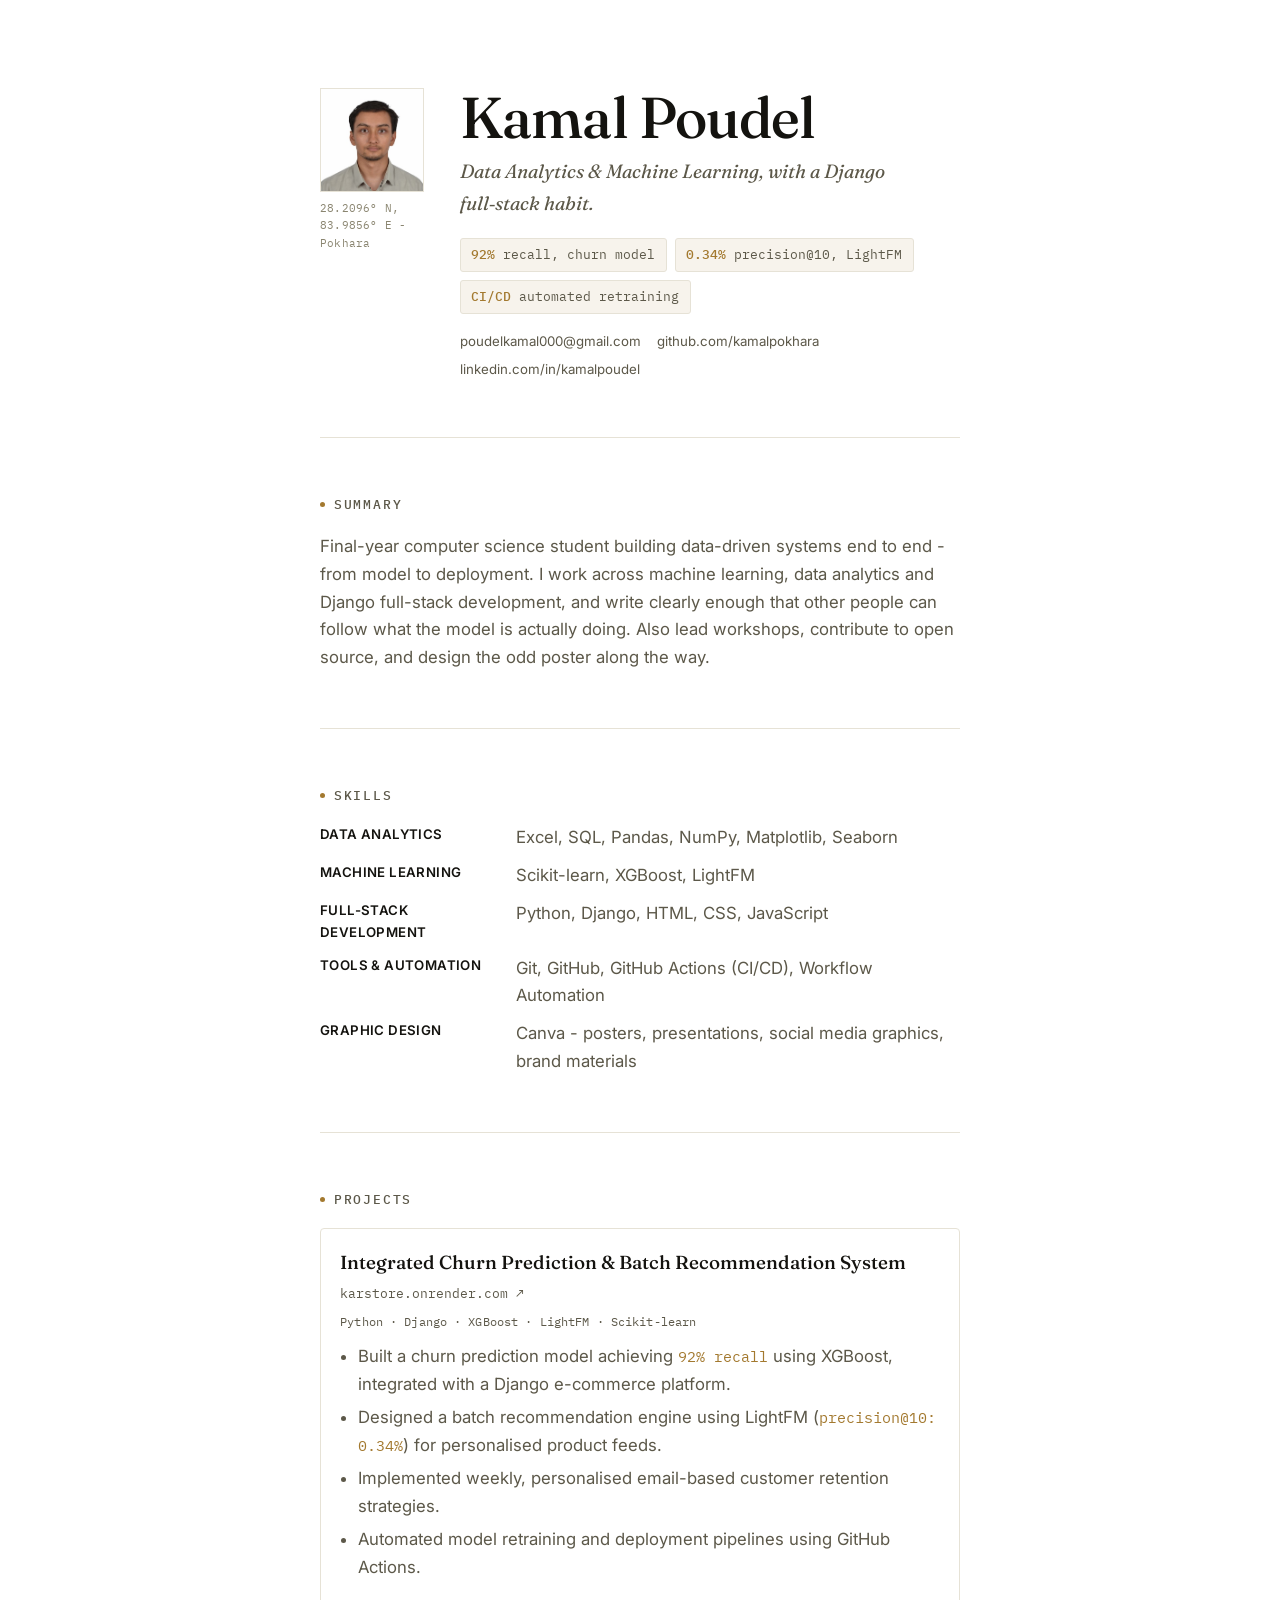
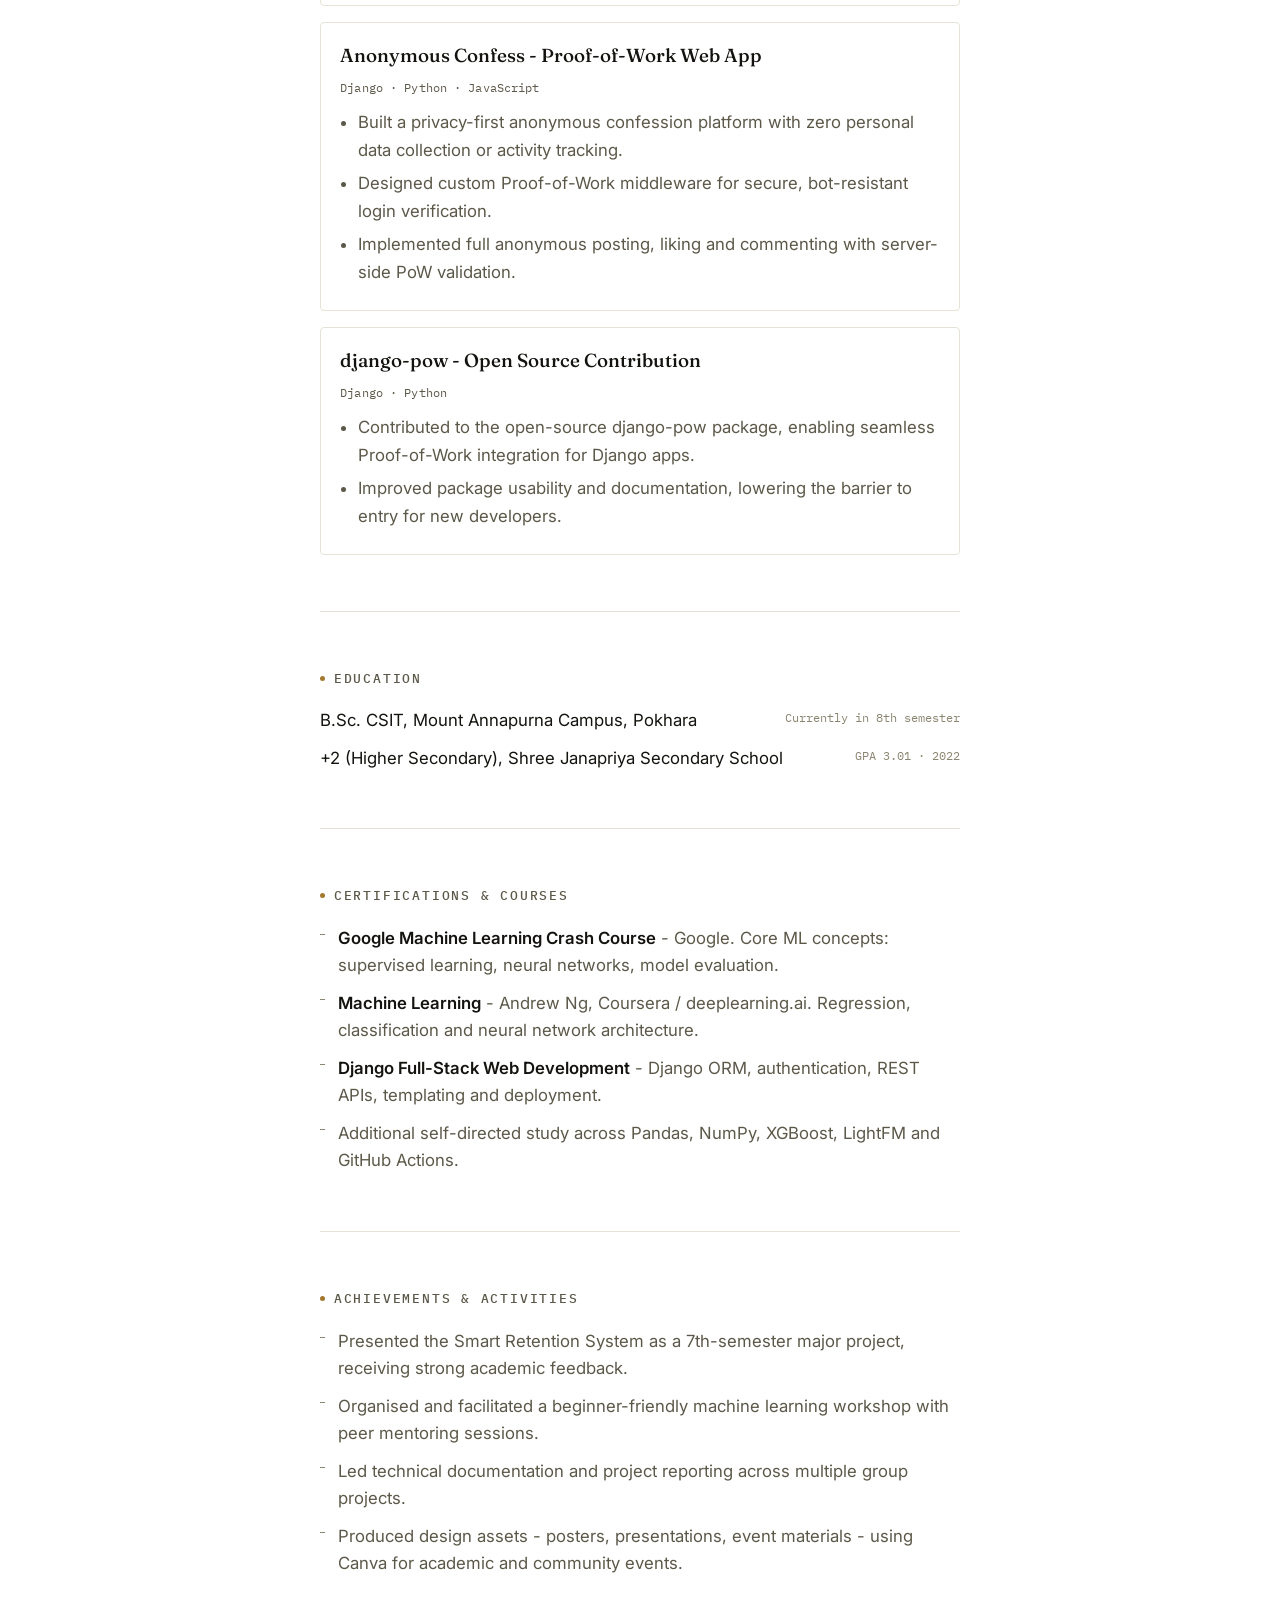
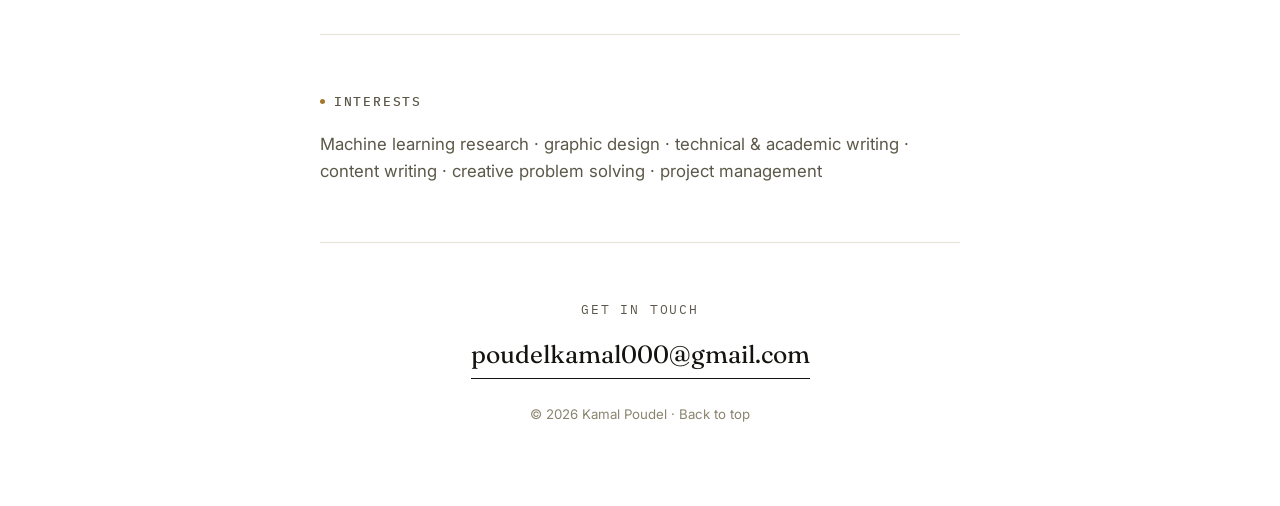
==== index.html @ 14159645 "new files added" ====
<!DOCTYPE html>
<html lang="en">
<head>
  <meta charset="UTF-8">
  <meta name="viewport" content="width=device-width, initial-scale=1.0">
  <meta name="theme-color" content="#ffffff">

  <!-- Primary SEO -->
  <title>Kamal Poudel - Data Analytics & Machine Learning</title>
  <meta name="title" content="Kamal Poudel - Data Analytics & Machine Learning">
  <meta name="description" content="Portfolio of Kamal Poudel, a final-year B.Sc. CSIT student from Pokhara, Nepal, building machine learning systems, data analytics tools and Django full-stack products.">
  <meta name="keywords" content="Kamal Poudel, Data Analytics, Machine Learning, Data Science, Django Developer, Pokhara Nepal, XGBoost, LightFM, CSIT student portfolio">
  <meta name="author" content="Kamal Poudel">
  <meta name="robots" content="index, follow">
  <link rel="canonical" href="https://kamalpokhara.github.io/">

  <!-- Open Graph -->
  <meta property="og:type" content="profile">
  <meta property="og:title" content="Kamal Poudel - Data Analytics & Machine Learning">
  <meta property="og:description" content="Final-year CSIT student building churn prediction, recommendation systems and full-stack data products. Explore projects, skills and experience.">
  <meta property="og:url" content="https://kamalpokhara.github.io/">
  <meta property="og:site_name" content="Kamal Poudel Portfolio">
  <meta property="og:image" content="photo.jpg">

  <!-- Twitter -->
  <meta name="twitter:card" content="summary">
  <meta name="twitter:title" content="Kamal Poudel - Data Analytics & Machine Learning">
  <meta name="twitter:description" content="Final-year CSIT student building churn prediction, recommendation systems and full-stack data products.">
  <meta name="twitter:image" content="photo.jpg">

  <link rel="icon" href="data:image/svg+xml,%3Csvg xmlns='http://www.w3.org/2000/svg' viewBox='0 0 100 100'%3E%3Crect width='100' height='100' fill='%23ffffff'/%3E%3Ctext x='50' y='68' font-size='55' text-anchor='middle' font-family='Georgia,serif' fill='%2314130f'%3EK%3C/text%3E%3C/svg%3E">

  <!-- Fonts -->
  <link rel="preconnect" href="https://fonts.googleapis.com">
  <link rel="preconnect" href="https://fonts.gstatic.com" crossorigin>
  <link href="https://fonts.googleapis.com/css2?family=Fraunces:ital,opsz,wght@0,9..144,440;0,9..144,500;1,9..144,440&family=Inter:wght@400;500;600&family=IBM+Plex+Mono:wght@400;500&display=swap" rel="stylesheet">

  <link rel="stylesheet" href="style.css">

  <script type="application/ld+json">
  {
    "@context": "https://schema.org",
    "@type": "Person",
    "name": "Kamal Poudel",
    "url": "https://kamalpokhara.github.io/",
    "email": "mailto:poudelkamal000@gmail.com",
    "jobTitle": "Data Analytics & Machine Learning Student",
    "address": { "@type": "PostalAddress", "addressLocality": "Pokhara", "addressCountry": "Nepal" },
    "sameAs": ["https://github.com/kamalpokhara", "https://linkedin.com/in/kamalpoudel"]
  }
  </script>
</head>
<body>

  <a class="skip-link" href="#main">Skip to content</a>

  <div class="page">

    <!-- ===== Hero ===== -->
    <header class="hero">
      <figure class="photo-frame">
        <img id="profile-photo" src="photo.jpg" alt="Kamal Poudel">
        <!-- <span class="photo-fallback" aria-hidden="true">KP</span> -->
        <figcaption>28.2096&deg; N, 83.9856&deg; E - Pokhara</figcaption>
      </figure>

      <div class="hero-text">
        <h1>Kamal Poudel</h1>
        <p class="tagline">Data Analytics &amp; Machine Learning, with a Django full&#8209;stack habit.</p>

        <ul class="stat-strip" aria-label="Highlights">
          <li><span class="stat-num">92%</span> recall, churn model</li>
          <li><span class="stat-num">0.34%</span> precision@10, LightFM</li>
          <li><span class="stat-num">CI/CD</span> automated retraining</li>
        </ul>

        <ul class="contact-row">
          <li><a href="mailto:poudelkamal000@gmail.com">poudelkamal000@gmail.com</a></li>
          <li><a href="https://github.com/kamalpokhara" target="_blank" rel="noopener noreferrer">github.com/kamalpokhara</a></li>
          <li><a href="https://linkedin.com/in/kamalpoudel" target="_blank" rel="noopener noreferrer">linkedin.com/in/kamalpoudel</a></li>
        </ul>
      </div>
    </header>

    <main id="main">

      <!-- ===== Summary ===== -->
      <section class="section reveal">
        <h2><span class="dot" aria-hidden="true"></span>Summary</h2>
        <p>Final-year computer science student building data-driven systems end to end - from model to deployment. I work across machine learning, data analytics and Django full-stack development, and write clearly enough that other people can follow what the model is actually doing. Also lead workshops, contribute to open source, and design the odd poster along the way.</p>
      </section>

      <!-- ===== Skills ===== -->
      <section class="section reveal">
        <h2><span class="dot" aria-hidden="true"></span>Skills</h2>
        <div class="skills-grid">
          <div class="skill-row">
            <span class="skill-label">Data Analytics</span>
            <span class="skill-value">Excel, SQL, Pandas, NumPy, Matplotlib, Seaborn</span>
          </div>
          <div class="skill-row">
            <span class="skill-label">Machine Learning</span>
            <span class="skill-value">Scikit-learn, XGBoost, LightFM</span>
          </div>
          <div class="skill-row">
            <span class="skill-label">Full-Stack Development</span>
            <span class="skill-value">Python, Django, HTML, CSS, JavaScript</span>
          </div>
          <div class="skill-row">
            <span class="skill-label">Tools &amp; Automation</span>
            <span class="skill-value">Git, GitHub, GitHub Actions (CI/CD), Workflow Automation</span>
          </div>
          <div class="skill-row">
            <span class="skill-label">Graphic Design</span>
            <span class="skill-value">Canva - posters, presentations, social media graphics, brand materials</span>
          </div>
        </div>
      </section>

      <!-- ===== Projects ===== -->
      <section class="section reveal">
        <h2><span class="dot" aria-hidden="true"></span>Projects</h2>

        <article class="project">
          <div class="project-head">
            <h3>Integrated Churn Prediction &amp; Batch Recommendation System</h3>
            <a href="https://karstore.onrender.com" target="_blank" rel="noopener noreferrer" class="project-link">karstore.onrender.com &#8599;</a>
          </div>
          <p class="project-stack">Python &middot; Django &middot; XGBoost &middot; LightFM &middot; Scikit-learn</p>
          <ul>
            <li>Built a churn prediction model achieving <span class="stat">92% recall</span> using XGBoost, integrated with a Django e-commerce platform.</li>
            <li>Designed a batch recommendation engine using LightFM (<span class="stat">precision@10: 0.34%</span>) for personalised product feeds.</li>
            <li>Implemented weekly, personalised email-based customer retention strategies.</li>
            <li>Automated model retraining and deployment pipelines using GitHub Actions.</li>
          </ul>
        </article>

        <article class="project">
          <div class="project-head">
            <h3>Anonymous Confess - Proof-of-Work Web App</h3>
          </div>
          <p class="project-stack">Django &middot; Python &middot; JavaScript</p>
          <ul>
            <li>Built a privacy-first anonymous confession platform with zero personal data collection or activity tracking.</li>
            <li>Designed custom Proof-of-Work middleware for secure, bot-resistant login verification.</li>
            <li>Implemented full anonymous posting, liking and commenting with server-side PoW validation.</li>
          </ul>
        </article>

        <article class="project">
          <div class="project-head">
            <h3>django-pow - Open Source Contribution</h3>
          </div>
          <p class="project-stack">Django &middot; Python</p>
          <ul>
            <li>Contributed to the open-source django-pow package, enabling seamless Proof-of-Work integration for Django apps.</li>
            <li>Improved package usability and documentation, lowering the barrier to entry for new developers.</li>
          </ul>
        </article>
      </section>

      <!-- ===== Education ===== -->
      <section class="section reveal">
        <h2><span class="dot" aria-hidden="true"></span>Education</h2>
        <div class="edu-row">
          <span>B.Sc. CSIT, Mount Annapurna Campus, Pokhara</span>
          <span class="edu-meta">Currently in 8th semester</span>
        </div>
        <div class="edu-row">
          <span>+2 (Higher Secondary), Shree Janapriya Secondary School</span>
          <span class="edu-meta">GPA 3.01 &middot; 2022</span>
        </div>
      </section>

      <!-- ===== Certifications ===== -->
      <section class="section reveal">
        <h2><span class="dot" aria-hidden="true"></span>Certifications &amp; Courses</h2>
        <ul class="plain-list">
          <li><strong>Google Machine Learning Crash Course</strong> - Google. Core ML concepts: supervised learning, neural networks, model evaluation.</li>
          <li><strong>Machine Learning</strong> - Andrew Ng, Coursera / deeplearning.ai. Regression, classification and neural network architecture.</li>
          <li><strong>Django Full-Stack Web Development</strong> - Django ORM, authentication, REST APIs, templating and deployment.</li>
          <li>Additional self-directed study across Pandas, NumPy, XGBoost, LightFM and GitHub Actions.</li>
        </ul>
      </section>

      <!-- ===== Achievements ===== -->
      <section class="section reveal">
        <h2><span class="dot" aria-hidden="true"></span>Achievements &amp; Activities</h2>
        <ul class="plain-list">
          <li>Presented the Smart Retention System as a 7th-semester major project, receiving strong academic feedback.</li>
          <li>Organised and facilitated a beginner-friendly machine learning workshop with peer mentoring sessions.</li>
          <li>Led technical documentation and project reporting across multiple group projects.</li>
          <li>Produced design assets - posters, presentations, event materials - using Canva for academic and community events.</li>
        </ul>
      </section>

      <!-- ===== Interests ===== -->
      <section class="section reveal">
        <h2><span class="dot" aria-hidden="true"></span>Interests</h2>
        <p class="interests">Machine learning research &middot; graphic design &middot; technical &amp; academic writing &middot; content writing &middot; creative problem solving &middot; project management</p>
      </section>

    </main>

    <!-- ===== Contact ===== -->
    <footer class="footer reveal">
      <p class="footer-label">Get in touch</p>
      <a class="contact-email" href="mailto:poudelkamal000@gmail.com">poudelkamal000@gmail.com</a>
      <p class="copyright">&copy; <span id="year"></span> Kamal Poudel &middot; <a href="#main" class="top-link">Back to top</a></p>
    </footer>

  </div>

  <script src="script.js"></script>
</body>
</html>
---- style.css ----
/* ============================================
   Kamal Poudel — Portfolio
   White ground, ink type, one brass accent.
   Signature: a "model card" stat strip in the
   hero, echoing how the projects below get
   evaluated — recall, precision, uptime.
   ============================================ */

:root {
  --white: #ffffff;
  --ink: #14130f;
  --ink-soft: #5c5849;
  --ink-faint: #8a8570;
  --line: #e6e2d6;
  --accent: #a3792f;
  --accent-wash: rgba(163, 121, 47, 0.09);

  --serif: "Fraunces", Georgia, serif;
  --sans: "Inter", -apple-system, BlinkMacSystemFont, "Segoe UI", sans-serif;
  --mono: "IBM Plex Mono", "SFMono-Regular", Menlo, monospace;

  --fs-name: clamp(2.1rem, 4vw + 1.2rem, 3.6rem);
  --fs-tagline: clamp(1rem, 0.6vw + 0.85rem, 1.2rem);
  --fs-h2: 0.8rem;
  --fs-h3: clamp(1.02rem, 0.6vw + 0.85rem, 1.18rem);
  --fs-body: clamp(0.96rem, 0.25vw + 0.87rem, 1.05rem);
  --fs-small: 0.83rem;
  --fs-stat: 0.82rem;

  --dur: 0.5s;
  --ease: cubic-bezier(0.16, 1, 0.3, 1);
}

* {
  margin: 0;
  padding: 0;
  box-sizing: border-box;
}

html {
  -webkit-text-size-adjust: 100%;
  scroll-behavior: smooth;
}

body {
  background: var(--white);
  color: var(--ink);
  font-family: var(--sans);
  font-size: var(--fs-body);
  line-height: 1.65;
  -webkit-font-smoothing: antialiased;
  text-rendering: optimizeLegibility;
}

.skip-link {
  position: absolute;
  left: -999px;
  top: 0;
  background: var(--ink);
  color: var(--white);
  padding: 0.6rem 1rem;
  z-index: 100;
}

.skip-link:focus {
  left: 1rem;
  top: 1rem;
}

a {
  color: var(--ink);
  text-decoration: none;
  border-bottom: 1px solid var(--line);
  transition: border-color 0.15s ease, color 0.15s ease;
}

a:hover,
a:focus-visible {
  border-color: var(--ink);
}

a:focus-visible {
  outline: 2px solid var(--accent);
  outline-offset: 3px;
  border-radius: 1px;
}

.page {
  max-width: 44rem;
  margin: 0 auto;
  padding: clamp(2.5rem, 7vw, 5.5rem) clamp(1.25rem, 5vw, 2rem) 5rem;
}

/* ===== Hero ===== */
.hero {
  display: flex;
  align-items: flex-start;
  gap: clamp(1.25rem, 4vw, 2.25rem);
  flex-wrap: wrap;
}

.photo-frame {
  flex-shrink: 0;
  width: clamp(5rem, 12vw, 6.5rem);
}

.photo-frame img,
.photo-frame .photo-fallback {
  width: clamp(5rem, 12vw, 6.5rem);
  height: clamp(5rem, 12vw, 6.5rem);
  display: block;
  object-fit: cover;
  border: 1px solid var(--line);
  background: var(--ink);
}

.photo-frame img.hidden {
  display: none;
}

.photo-fallback {
  display: none;
  align-items: center;
  justify-content: center;
  color: var(--white);
  font-family: var(--serif);
  font-size: 1.5rem;
  letter-spacing: 0.04em;
}

.photo-fallback.show {
  display: flex;
}

.photo-frame figcaption {
  margin-top: 0.5rem;
  font-family: var(--mono);
  font-size: 0.66rem;
  letter-spacing: 0.02em;
  color: var(--ink-faint);
  max-width: 8rem;
}

.hero-text {
  flex: 1;
  min-width: 15rem;
}

h1 {
  font-family: var(--serif);
  font-weight: 500;
  font-size: var(--fs-name);
  letter-spacing: -0.015em;
  line-height: 1.03;
}

.tagline {
  margin-top: 0.55rem;
  color: var(--ink-soft);
  font-size: var(--fs-tagline);
  font-family: var(--serif);
  font-style: italic;
  font-weight: 400;
  max-width: 30rem;
}

/* Signature stat strip — a model card, applied to a person */
.stat-strip {
  list-style: none;
  display: flex;
  flex-wrap: wrap;
  gap: 0.5rem;
  margin-top: 1.15rem;
}

.stat-strip li {
  font-family: var(--mono);
  font-size: var(--fs-stat);
  color: var(--ink-soft);
  background: var(--accent-wash);
  border: 1px solid var(--line);
  padding: 0.32rem 0.65rem;
  border-radius: 3px;
  white-space: nowrap;
}

.stat-num {
  color: var(--accent);
  font-weight: 500;
}

.contact-row {
  list-style: none;
  display: flex;
  flex-wrap: wrap;
  gap: 0.35rem 1rem;
  margin-top: 1.1rem;
  font-size: var(--fs-small);
}

.contact-row a {
  color: var(--ink-soft);
  border-bottom-color: transparent;
}

.contact-row a:hover,
.contact-row a:focus-visible {
  color: var(--ink);
  border-bottom-color: var(--ink);
}

/* ===== Sections ===== */
.section {
  margin-top: clamp(2.5rem, 6vw, 3.5rem);
  padding-top: clamp(2.5rem, 6vw, 3.5rem);
  border-top: 1px solid var(--line);
}

.section h2 {
  display: flex;
  align-items: center;
  gap: 0.55rem;
  font-family: var(--mono);
  font-size: var(--fs-h2);
  font-weight: 500;
  letter-spacing: 0.14em;
  text-transform: uppercase;
  color: var(--ink-soft);
  margin-bottom: 1.15rem;
}

.dot {
  width: 5px;
  height: 5px;
  border-radius: 50%;
  background: var(--accent);
  flex-shrink: 0;
}

.section p {
  color: var(--ink-soft);
  max-width: 40rem;
}

/* ===== Skills ===== */
.skills-grid {
  display: flex;
  flex-direction: column;
  gap: 0.65rem;
}

.skill-row {
  display: grid;
  grid-template-columns: 11rem 1fr;
  gap: 0.5rem 1.25rem;
}

.skill-label {
  font-weight: 600;
  font-size: var(--fs-small);
  text-transform: uppercase;
  letter-spacing: 0.03em;
  color: var(--ink);
}

.skill-value {
  color: var(--ink-soft);
}

@media (max-width: 32rem) {
  .skill-row {
    grid-template-columns: 1fr;
    gap: 0.2rem;
  }
}

/* ===== Projects ===== */
.project {
  padding: 1.1rem 1.2rem;
  margin-bottom: 1rem;
  border: 1px solid var(--line);
  border-radius: 4px;
  transition: border-color var(--dur) var(--ease), transform var(--dur) var(--ease);
}

.project:hover {
  border-color: var(--ink-faint);
}

.project:last-child {
  margin-bottom: 0;
}

.project-head {
  display: flex;
  flex-wrap: wrap;
  align-items: baseline;
  justify-content: space-between;
  gap: 0.3rem 1rem;
}

.project-head h3 {
  font-family: var(--serif);
  font-weight: 500;
  font-size: var(--fs-h3);
}

.project-link {
  font-size: var(--fs-small);
  font-family: var(--mono);
  white-space: nowrap;
  color: var(--ink-soft);
  border-bottom-color: transparent;
}

.project-link:hover,
.project-link:focus-visible {
  color: var(--accent);
  border-bottom-color: var(--accent);
}

.project-stack {
  color: var(--ink-faint);
  font-family: var(--mono);
  font-size: 0.76rem;
  margin-top: 0.4rem;
  letter-spacing: 0.01em;
}

.project ul {
  margin-top: 0.7rem;
  padding-left: 1.1rem;
  color: var(--ink-soft);
}

.project ul li {
  margin-bottom: 0.35rem;
}

.stat {
  font-family: var(--mono);
  color: var(--accent);
  font-size: 0.92em;
}

/* ===== Education ===== */
.edu-row {
  display: flex;
  flex-wrap: wrap;
  justify-content: space-between;
  gap: 0.2rem 1rem;
  margin-bottom: 0.6rem;
}

.edu-row:last-child {
  margin-bottom: 0;
}

.edu-meta {
  color: var(--ink-faint);
  font-family: var(--mono);
  font-size: 0.78rem;
  white-space: nowrap;
}

/* ===== Lists ===== */
.plain-list {
  list-style: none;
  color: var(--ink-soft);
  display: flex;
  flex-direction: column;
  gap: 0.6rem;
}

.plain-list li {
  padding-left: 1.1rem;
  position: relative;
}

.plain-list li::before {
  content: "";
  position: absolute;
  left: 0;
  top: 0.55em;
  width: 5px;
  height: 1px;
  background: var(--ink-faint);
}

.plain-list strong {
  color: var(--ink);
  font-weight: 600;
}

.interests {
  color: var(--ink-soft);
}

/* ===== Footer ===== */
.footer {
  text-align: center;
  padding-top: clamp(2.5rem, 6vw, 3.5rem);
  margin-top: clamp(2.5rem, 6vw, 3.5rem);
  border-top: 1px solid var(--line);
}

.footer-label {
  font-family: var(--mono);
  font-size: var(--fs-h2);
  letter-spacing: 0.14em;
  text-transform: uppercase;
  color: var(--ink-soft);
  margin-bottom: 0.9rem;
}

.contact-email {
  display: inline-block;
  font-family: var(--serif);
  font-size: clamp(1.15rem, 2.2vw, 1.55rem);
  border-bottom: 1px solid var(--ink);
  padding-bottom: 0.15rem;
}

.contact-email:hover,
.contact-email:focus-visible {
  color: var(--accent);
  border-color: var(--accent);
}

.copyright {
  margin-top: 1.6rem;
  color: var(--ink-faint);
  font-size: var(--fs-small);
}

.top-link {
  color: var(--ink-faint);
  border-bottom-color: transparent;
}

.top-link:hover,
.top-link:focus-visible {
  color: var(--ink);
  border-bottom-color: var(--ink-faint);
}

/* ===== Scroll reveal ===== */
.reveal {
  opacity: 0;
  transform: translateY(14px);
  transition: opacity 0.6s var(--ease), transform 0.6s var(--ease);
}

.reveal.is-visible {
  opacity: 1;
  transform: translateY(0);
}

@media (prefers-reduced-motion: reduce) {
  html {
    scroll-behavior: auto;
  }
  * {
    transition: none !important;
  }
  .reveal {
    opacity: 1;
    transform: none;
  }
}

/* ===== Print ===== */
@media print {
  a { border-bottom: none; }
  .stat-strip li, .project { border-color: #ccc; }
}
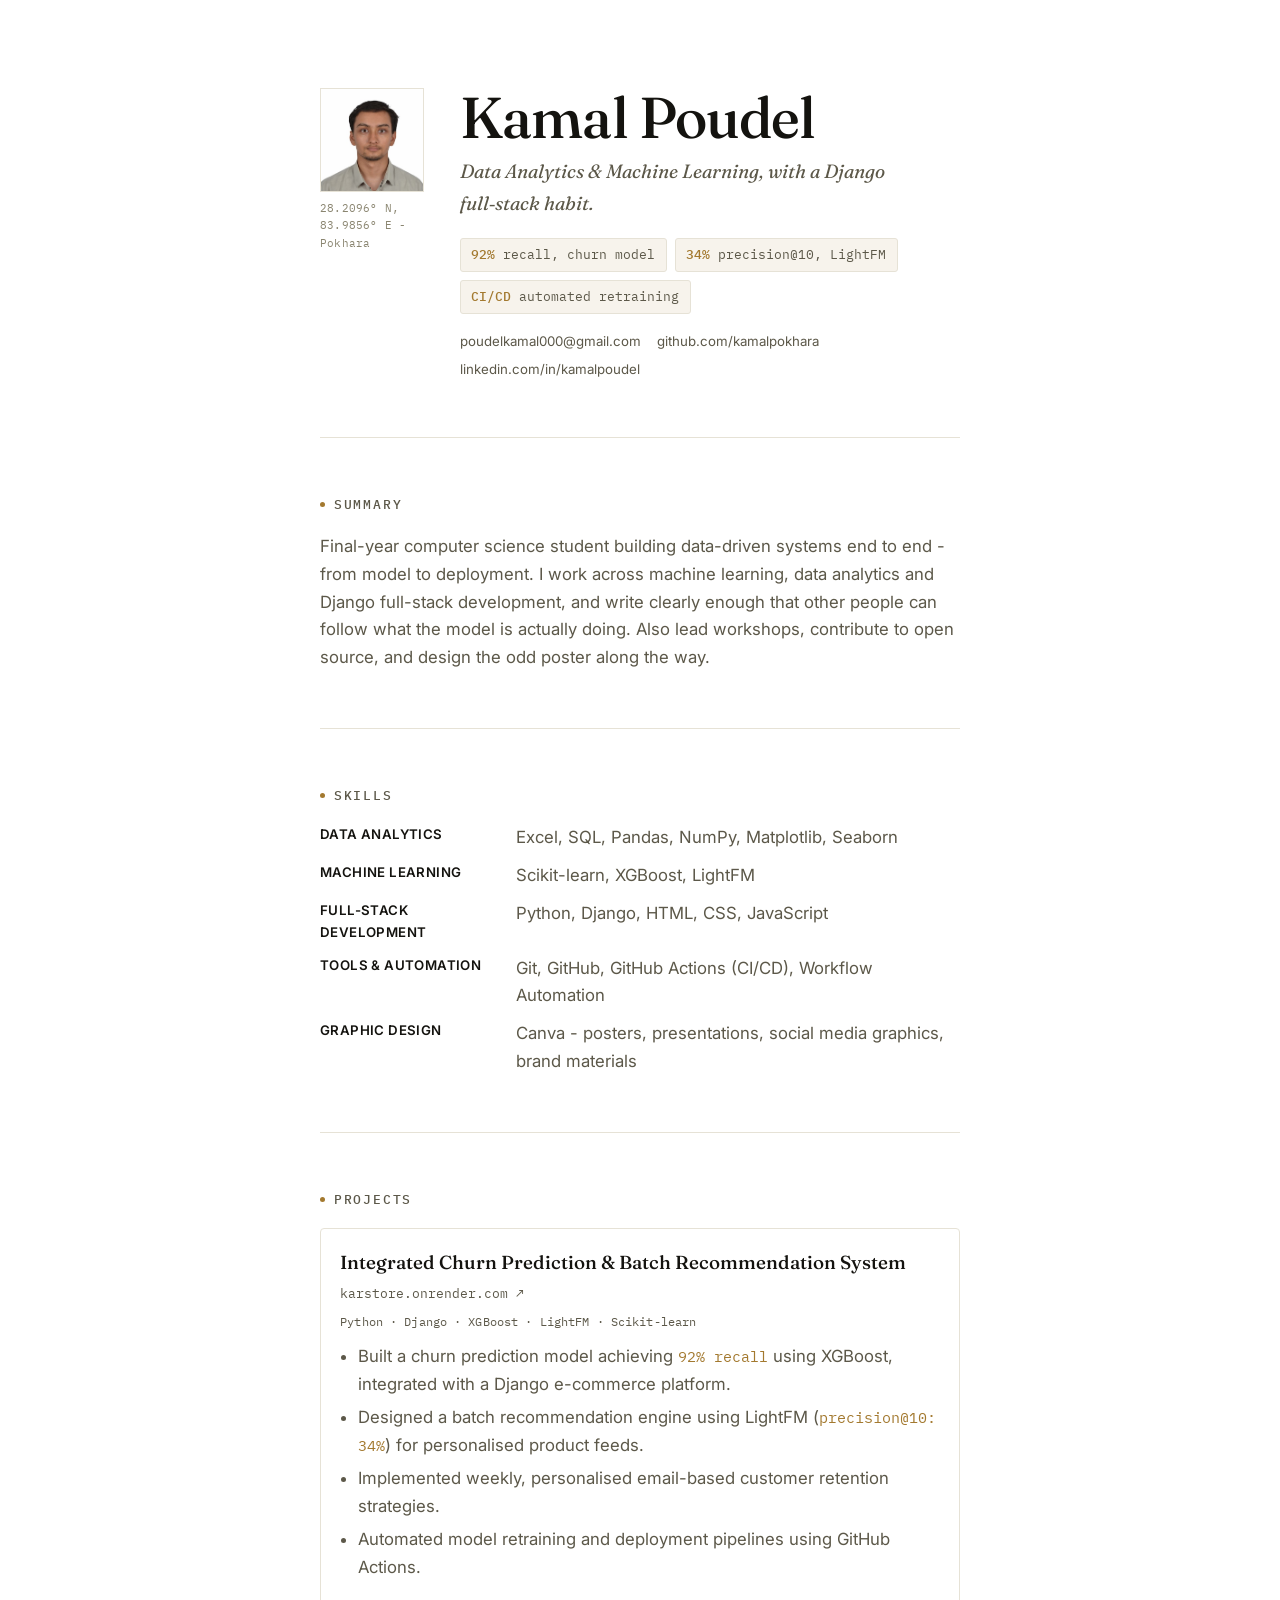
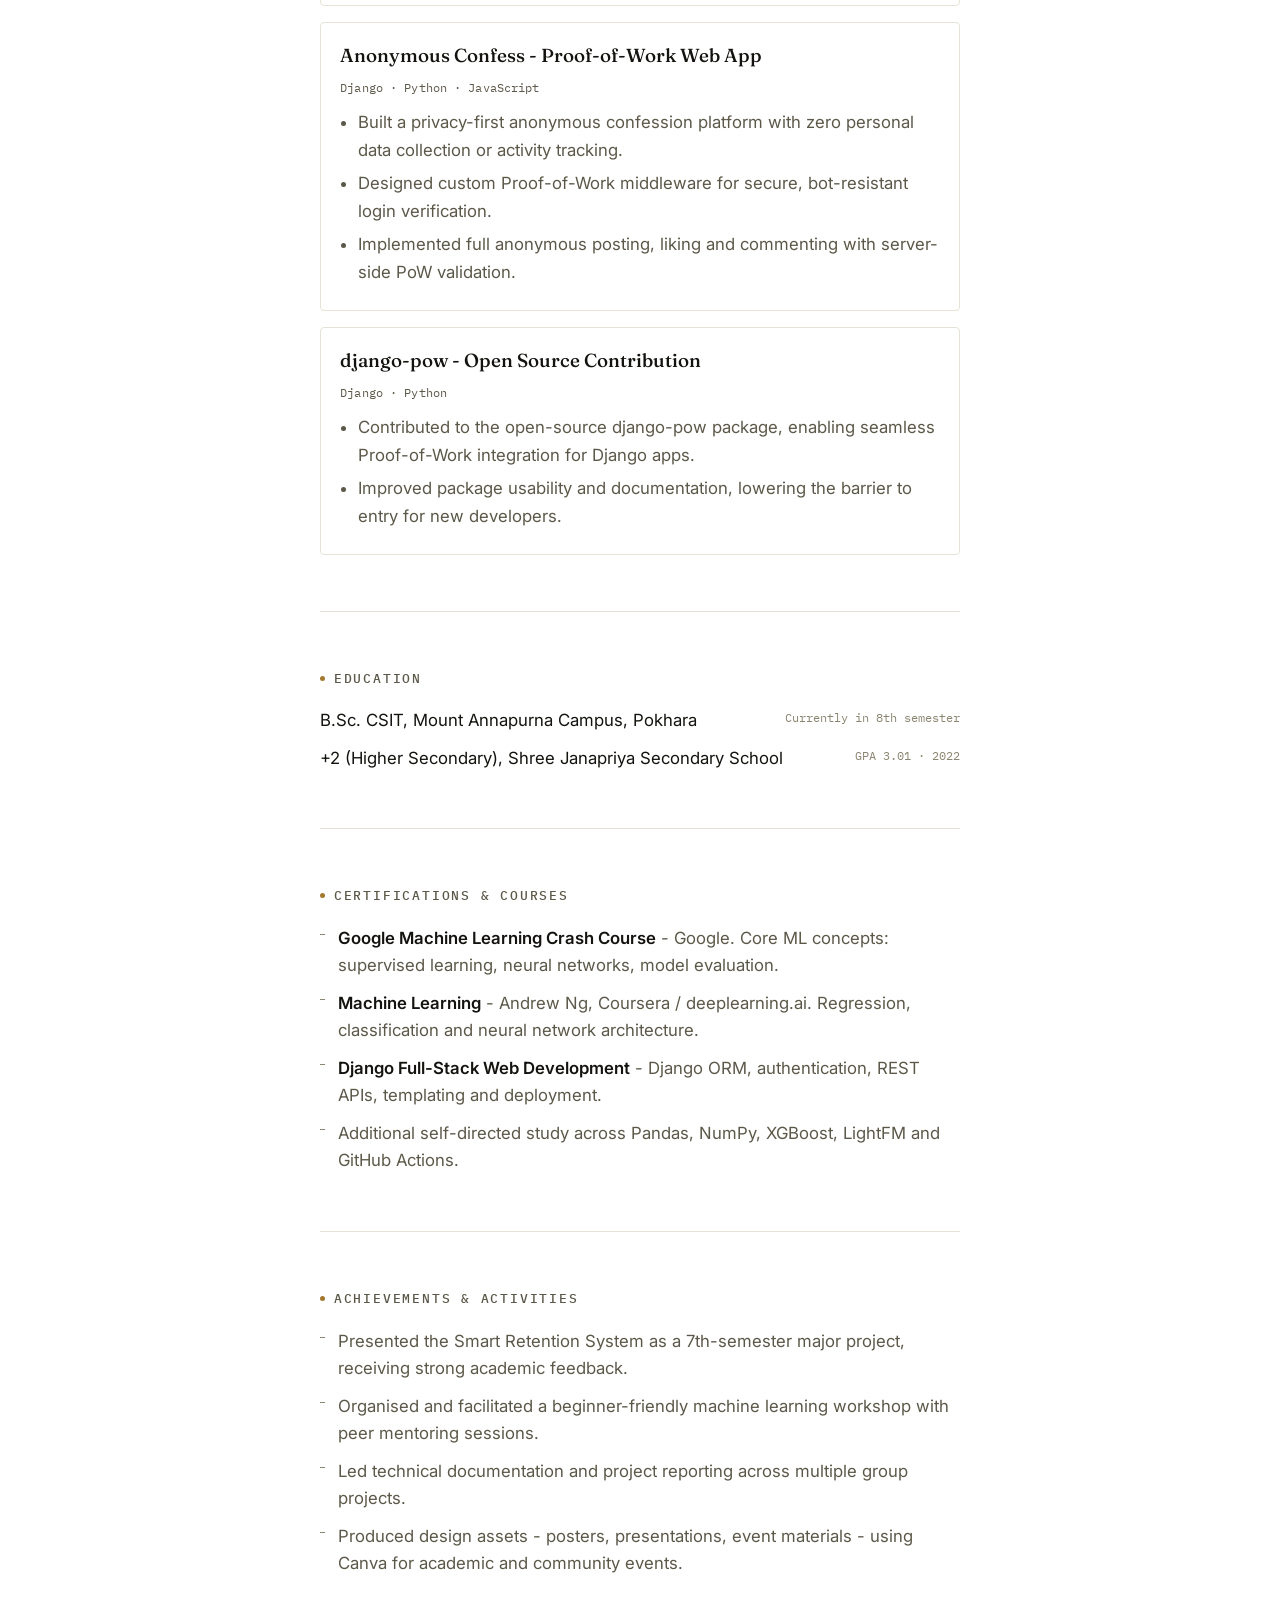
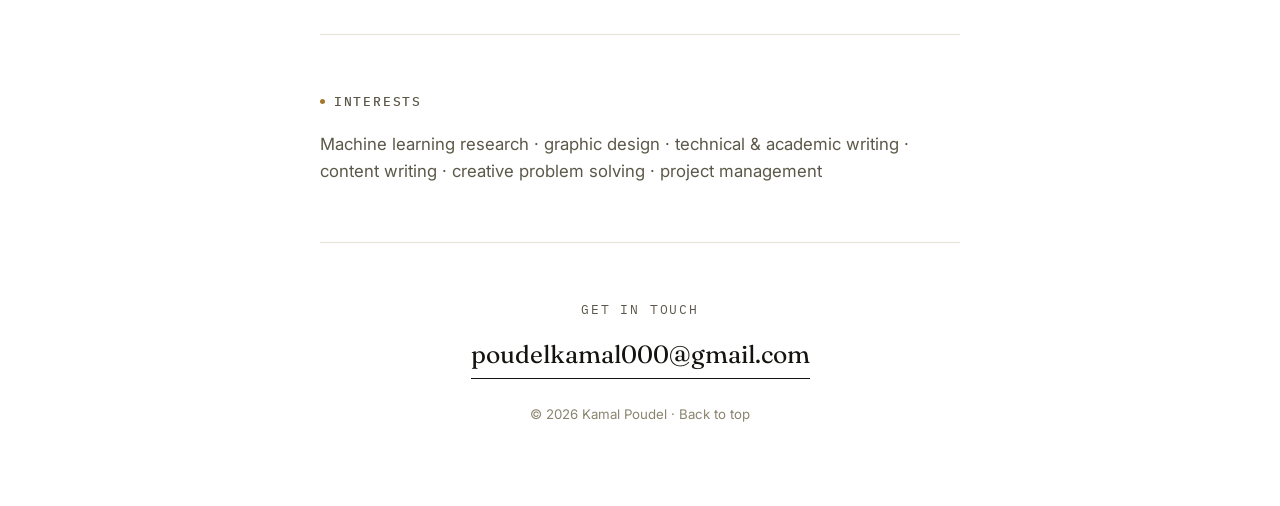
==== commit 4e17801f: "update minor typos" ====
--- a/index.html
+++ b/index.html
@@ -8,24 +8,24 @@
   <!-- Primary SEO -->
   <title>Kamal Poudel - Data Analytics & Machine Learning</title>
   <meta name="title" content="Kamal Poudel - Data Analytics & Machine Learning">
-  <meta name="description" content="Portfolio of Kamal Poudel, a final-year B.Sc. CSIT student from Pokhara, Nepal, building machine learning systems, data analytics tools and Django full-stack products.">
-  <meta name="keywords" content="Kamal Poudel, Data Analytics, Machine Learning, Data Science, Django Developer, Pokhara Nepal, XGBoost, LightFM, CSIT student portfolio">
+  <meta name="description" content="CV of Kamal Poudel, a final-year B.Sc. CSIT student from Pokhara, Nepal, building machine learning systems, data analytics tools and Django full-stack products.">
+  <meta name="keywords" content="Kamal Poudel,Kamal, Paudel, kamal poudel cv, cv, Data Analytics, Machine Learning, Data Science, Django Developer, Pokhara Nepal, XGBoost, LightFM, CSIT student portfolio">
   <meta name="author" content="Kamal Poudel">
   <meta name="robots" content="index, follow">
-  <link rel="canonical" href="https://kamalpokhara.github.io/">
+  <link rel="canonical" href="https://www.kamalpoudel000.com.np/">
 
   <!-- Open Graph -->
   <meta property="og:type" content="profile">
   <meta property="og:title" content="Kamal Poudel - Data Analytics & Machine Learning">
-  <meta property="og:description" content="Final-year CSIT student building churn prediction, recommendation systems and full-stack data products. Explore projects, skills and experience.">
-  <meta property="og:url" content="https://kamalpokhara.github.io/">
+  <meta property="og:description" content="CV of Kamal Poudel, a final-year B.Sc. CSIT student from Pokhara, Nepal, building machine learning systems, data analytics tools and Django full-stack products.">
+  <meta property="og:url" content="https://www.kamalpoudel000.com.np/">
   <meta property="og:site_name" content="Kamal Poudel Portfolio">
   <meta property="og:image" content="photo.jpg">
 
   <!-- Twitter -->
   <meta name="twitter:card" content="summary">
   <meta name="twitter:title" content="Kamal Poudel - Data Analytics & Machine Learning">
-  <meta name="twitter:description" content="Final-year CSIT student building churn prediction, recommendation systems and full-stack data products.">
+  <meta name="twitter:description" content="CV of Kamal Poudel, a final-year B.Sc. CSIT student from Pokhara, Nepal, building machine learning systems, data analytics tools and Django full-stack products.">
   <meta name="twitter:image" content="photo.jpg">
 
   <link rel="icon" href="data:image/svg+xml,%3Csvg xmlns='http://www.w3.org/2000/svg' viewBox='0 0 100 100'%3E%3Crect width='100' height='100' fill='%23ffffff'/%3E%3Ctext x='50' y='68' font-size='55' text-anchor='middle' font-family='Georgia,serif' fill='%2314130f'%3EK%3C/text%3E%3C/svg%3E">
@@ -36,13 +36,14 @@
   <link href="https://fonts.googleapis.com/css2?family=Fraunces:ital,opsz,wght@0,9..144,440;0,9..144,500;1,9..144,440&family=Inter:wght@400;500;600&family=IBM+Plex+Mono:wght@400;500&display=swap" rel="stylesheet">
 
   <link rel="stylesheet" href="style.css">
+  <link rel="shortcut icon" href="photo.jpg" type="image/x-icon">
 
   <script type="application/ld+json">
   {
     "@context": "https://schema.org",
     "@type": "Person",
     "name": "Kamal Poudel",
-    "url": "https://kamalpokhara.github.io/",
+    "url": "https://www.kamalpoudel000.com.np/",
     "email": "mailto:poudelkamal000@gmail.com",
     "jobTitle": "Data Analytics & Machine Learning Student",
     "address": { "@type": "PostalAddress", "addressLocality": "Pokhara", "addressCountry": "Nepal" },
@@ -70,7 +71,7 @@
 
         <ul class="stat-strip" aria-label="Highlights">
           <li><span class="stat-num">92%</span> recall, churn model</li>
-          <li><span class="stat-num">0.34%</span> precision@10, LightFM</li>
+          <li><span class="stat-num">34%</span> precision@10, LightFM</li>
           <li><span class="stat-num">CI/CD</span> automated retraining</li>
         </ul>
 
@@ -129,7 +130,7 @@
           <p class="project-stack">Python &middot; Django &middot; XGBoost &middot; LightFM &middot; Scikit-learn</p>
           <ul>
             <li>Built a churn prediction model achieving <span class="stat">92% recall</span> using XGBoost, integrated with a Django e-commerce platform.</li>
-            <li>Designed a batch recommendation engine using LightFM (<span class="stat">precision@10: 0.34%</span>) for personalised product feeds.</li>
+            <li>Designed a batch recommendation engine using LightFM (<span class="stat">precision@10: 34%</span>) for personalised product feeds.</li>
             <li>Implemented weekly, personalised email-based customer retention strategies.</li>
             <li>Automated model retraining and deployment pipelines using GitHub Actions.</li>
           </ul>
